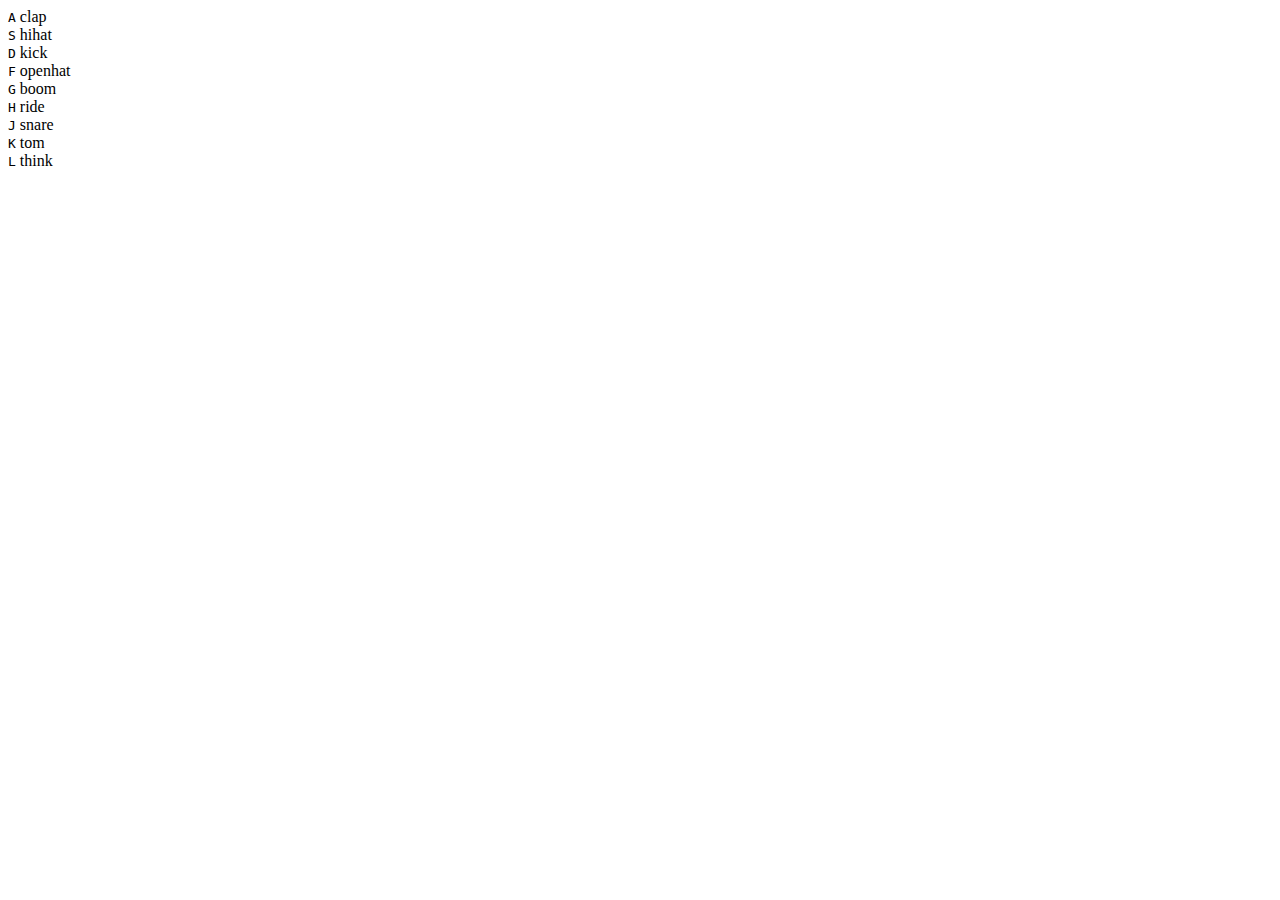
==== DrumKit/index.html @ c5bdc5cd "inital commit" ====
<!DOCTYPE html>
<html lang="en">
  <head>
    <meta charset="UTF-8" />
    <meta name="viewport" content="width=device-width, initial-scale=1.0" />
    <title>Document</title>
  </head>
  <body>
    <div class="keys">
      <div data-key="65" class="key">
        <kbd>A</kbd>
        <span class="sound">clap</span>
      </div>
      <div data-key="83" class="key">
        <kbd>S</kbd>
        <span class="sound">hihat</span>
      </div>
      <div data-key="68" class="key">
        <kbd>D</kbd>
        <span class="sound">kick</span>
      </div>
      <div data-key="70" class="key">
        <kbd>F</kbd>
        <span class="sound">openhat</span>
      </div>
      <div data-key="71" class="key">
        <kbd>G</kbd>
        <span class="sound">boom</span>
      </div>
      <div data-key="72" class="key">
        <kbd>H</kbd>
        <span class="sound">ride</span>
      </div>
      <div data-key="74" class="key">
        <kbd>J</kbd>
        <span class="sound">snare</span>
      </div>
      <div data-key="75" class="key">
        <kbd>K</kbd>
        <span class="sound">tom</span>
      </div>
      <div data-key="76" class="key">
        <kbd>L</kbd>
        <span class="sound">think</span>
      </div>
    </div>

    <audio data-key="65" src="sounds/clap.wav"></audio>
    <audio data-key="83" src=""></audio>
    <audio data-key="68" src=""></audio>
    <audio data-key="70" src=""></audio>
    <audio data-key="71" src=""></audio>
    <audio data-key="72" src=""></audio>
    <audio data-key="74" src=""></audio>
    <audio data-key="75" src=""></audio>
    <audio data-key="76" src=""></audio>

    <script>
      window.addEventListener("keydown", function(e) {
        console.log(e);
      });
    </script>
  </body>
</html>
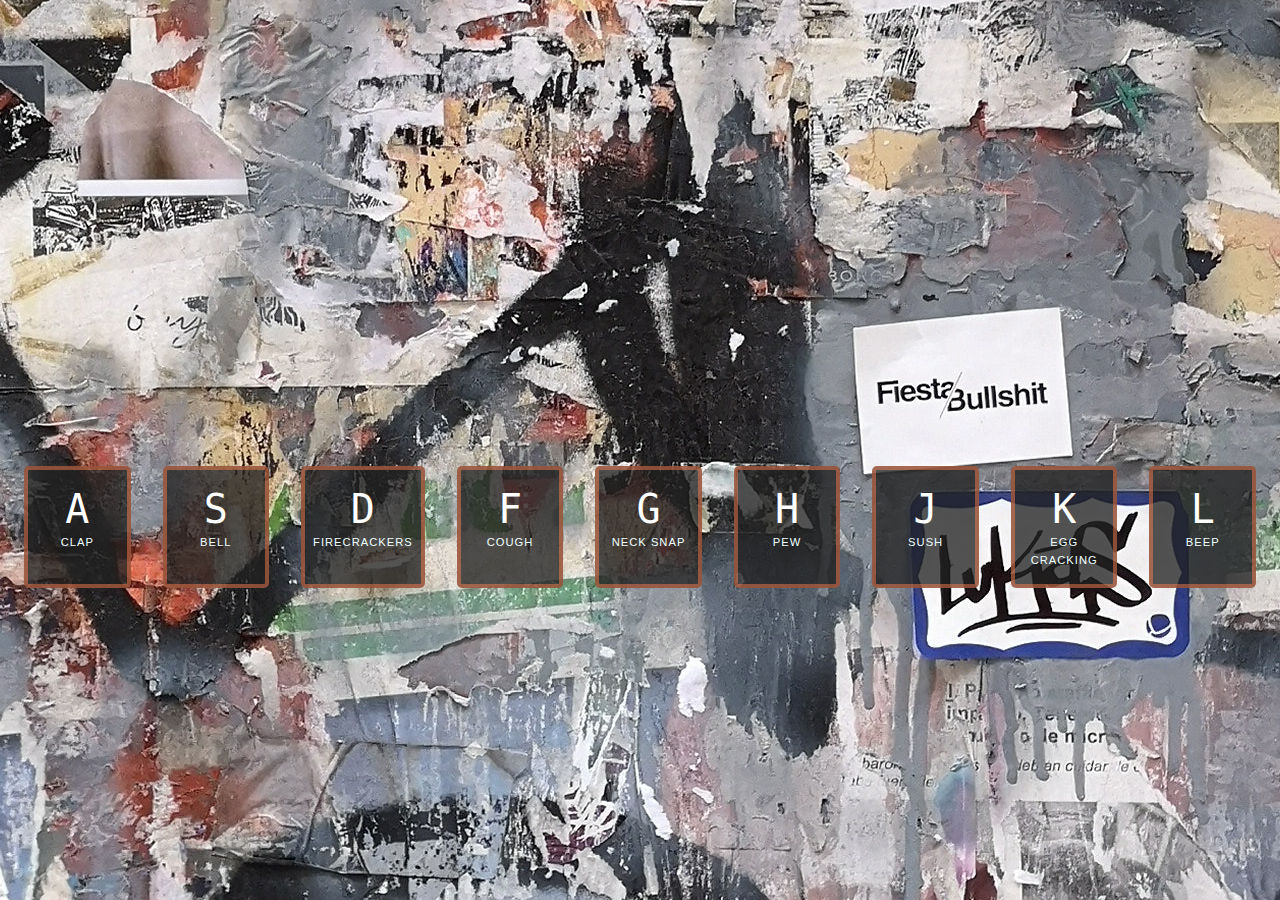
==== commit d0cdea8a: "finished" ====
--- a/DrumKit/index.html
+++ b/DrumKit/index.html
@@ -3,8 +3,10 @@
   <head>
     <meta charset="UTF-8" />
     <meta name="viewport" content="width=device-width, initial-scale=1.0" />
+    <link rel="stylesheet" href="style.css" />
     <title>Document</title>
   </head>
+
   <body>
     <div class="keys">
       <div data-key="65" class="key">
@@ -13,52 +15,75 @@
       </div>
       <div data-key="83" class="key">
         <kbd>S</kbd>
-        <span class="sound">hihat</span>
+        <span class="sound">bell</span>
       </div>
       <div data-key="68" class="key">
         <kbd>D</kbd>
-        <span class="sound">kick</span>
+        <span class="sound">firecrackers</span>
       </div>
       <div data-key="70" class="key">
         <kbd>F</kbd>
-        <span class="sound">openhat</span>
+        <span class="sound">cough</span>
       </div>
       <div data-key="71" class="key">
         <kbd>G</kbd>
-        <span class="sound">boom</span>
+        <span class="sound">neck snap</span>
       </div>
       <div data-key="72" class="key">
         <kbd>H</kbd>
-        <span class="sound">ride</span>
+        <span class="sound">pew</span>
       </div>
       <div data-key="74" class="key">
         <kbd>J</kbd>
-        <span class="sound">snare</span>
+        <span class="sound">sush</span>
       </div>
       <div data-key="75" class="key">
         <kbd>K</kbd>
-        <span class="sound">tom</span>
+        <span class="sound">egg cracking</span>
       </div>
       <div data-key="76" class="key">
         <kbd>L</kbd>
-        <span class="sound">think</span>
+        <span class="sound">beep</span>
       </div>
     </div>
 
     <audio data-key="65" src="sounds/clap.wav"></audio>
-    <audio data-key="83" src=""></audio>
-    <audio data-key="68" src=""></audio>
-    <audio data-key="70" src=""></audio>
-    <audio data-key="71" src=""></audio>
-    <audio data-key="72" src=""></audio>
-    <audio data-key="74" src=""></audio>
-    <audio data-key="75" src=""></audio>
-    <audio data-key="76" src=""></audio>
+    <audio data-key="83" src="sounds/bell.wav"></audio>
+    <audio data-key="68" src="sounds/firecrackers.wav"></audio>
+    <audio data-key="70" src="sounds/malecough.wav"></audio>
+    <audio data-key="71" src="sounds/neck-snap.wav"></audio>
+    <audio data-key="72" src="sounds/pew.wav"></audio>
+    <audio data-key="74" src="sounds/shush.wav"></audio>
+    <audio data-key="75" src="sounds/egg-cracking.wav"></audio>
+    <audio data-key="76" src="sounds/beep.wav"></audio>
 
     <script>
       window.addEventListener("keydown", function(e) {
-        console.log(e);
+        const audio = document.querySelector(`audio[data-key="${e.keyCode}"]`);
+        const key = document.querySelector(`.key[data-key="${e.keyCode}"]`);
+        console.log(key);
+        if (!audio) {
+          // if the letter pressed has no sound, stop the function
+          return;
+        } else {
+          audio.currentTime = 0; //rewind to the start
+          audio.play();
+          key.classList.add("playing");
+        }
       });
+
+      function removeTransition(e) {
+        if (e.propertyName !== "transform") {
+          return;
+        } else {
+          this.classList.remove("playing");
+        }
+      }
+
+      const keys = document.querySelectorAll(".key");
+      keys.forEach(key =>
+        key.addEventListener("transitionend", removeTransition)
+      );
     </script>
   </body>
 </html>
--- a/DrumKit/style.css
+++ b/DrumKit/style.css
@@ -0,0 +1,41 @@
+body {
+  background-image: url("./messy-bg.jpg");
+  background-position: center;
+}
+
+.key {
+  border: 4px rgba(255, 127, 80, 0.479) solid;
+  border-radius: 5px;
+  margin: 1rem;
+  transition: all 0.07s;
+  text-align: center;
+  width: 100px;
+  padding: 1rem 0.5rem;
+  background-color: rgba(32, 32, 32, 0.774);
+}
+
+.playing {
+  transform: scale(1.1);
+  border-color: cornsilk;
+  box-shadow: 0px 0px 10px gray;
+}
+
+kbd {
+  display: block;
+  font-size: 40px;
+  color: white;
+}
+
+.sound {
+  text-transform: uppercase;
+  letter-spacing: 1px;
+  font-size: 0.7rem;
+  color: azure;
+  font-family: Arial, Helvetica, sans-serif;
+}
+
+.keys {
+  display: flex;
+  margin-top: 50vh;
+  justify-content: center;
+}
